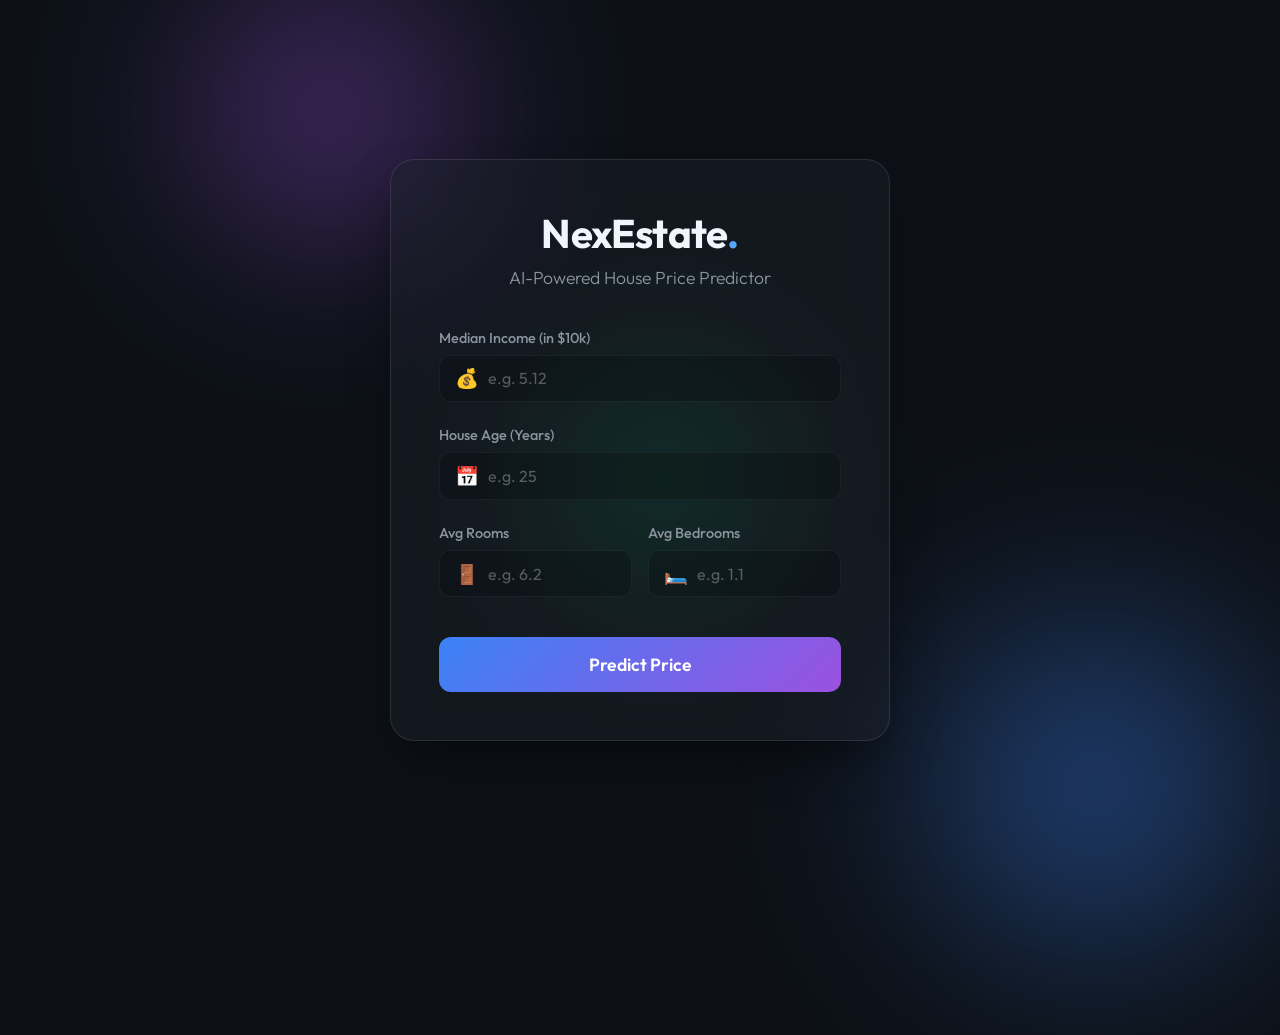
==== house-price-predictor/index.html @ be6faaf6 "Fix Vercel 404 by moving frontend files to root and simplifying vercel.json" ====
<!DOCTYPE html>
<html lang="en">
<head>
    <meta charset="UTF-8">
    <meta name="viewport" content="width=device-width, initial-scale=1.0">
    <meta name="description" content="AI-Powered House Price Prediction. Enter real-world statistics to accurately predict housing values.">
    <title>NexEstate | AI Price Predictor</title>
    <!-- Modern typography from Google Fonts -->
    <link rel="preconnect" href="https://fonts.googleapis.com">
    <link href="https://fonts.googleapis.com/css2?family=Outfit:wght@300;400;500;700&display=swap" rel="stylesheet">
    <link rel="stylesheet" href="style.css">
</head>
<body>
    <!-- Animated animated background elements -->
    <div class="blob blob-1"></div>
    <div class="blob blob-2"></div>
    <div class="blob blob-3"></div>

    <main class="glass-container">
        <header>
            <h1>NexEstate<span class="dot">.</span></h1>
            <p>AI-Powered House Price Predictor</p>
        </header>

        <form id="prediction-form">
            <div class="input-group">
                <label for="medInc">Median Income (in $10k)</label>
                <div class="input-wrapper">
                    <span class="icon">💰</span>
                    <input type="number" id="medInc" step="0.01" placeholder="e.g. 5.12" required>
                </div>
            </div>

            <div class="input-group">
                <label for="houseAge">House Age (Years)</label>
                <div class="input-wrapper">
                    <span class="icon">📅</span>
                    <input type="number" id="houseAge" step="1" placeholder="e.g. 25" required>
                </div>
            </div>

            <div class="input-row">
                <div class="input-group">
                    <label for="aveRooms">Avg Rooms</label>
                    <div class="input-wrapper">
                        <span class="icon">🚪</span>
                        <input type="number" id="aveRooms" step="0.1" placeholder="e.g. 6.2" required>
                    </div>
                </div>

                <div class="input-group">
                    <label for="aveBedrms">Avg Bedrooms</label>
                    <div class="input-wrapper">
                        <span class="icon">🛏️</span>
                        <input type="number" id="aveBedrms" step="0.1" placeholder="e.g. 1.1" required>
                    </div>
                </div>
            </div>

            <button type="submit" id="predict-btn">
                <span>Predict Price</span>
                <span class="loader" id="btn-loader"></span>
            </button>
        </form>

        <section id="result-section" class="hidden">
            <h3 class="result-label">Estimated Value</h3>
            <div id="price-reveal" class="price-value">$0.00</div>
        </section>
        
        <div id="error-message" class="hidden error"></div>
    </main>

    <script src="app.js"></script>
</body>
</html>
---- house-price-predictor/style.css ----
:root {
    --bg-color: #0d1117;
    --glass-bg: rgba(30, 35, 45, 0.4);
    --glass-border: rgba(255, 255, 255, 0.1);
    --text-primary: #f0f6fc;
    --text-secondary: #8b949e;
    --primary-color: #58a6ff;
    --primary-hover: #3182ce;
    --gradient-1: #9b51e0;
    --gradient-2: #3b82f6;
    --error-color: #ff7b72;
}

* {
    margin: 0;
    padding: 0;
    box-sizing: border-box;
}

body {
    font-family: 'Outfit', sans-serif;
    background-color: var(--bg-color);
    color: var(--text-primary);
    min-height: 100vh;
    display: flex;
    justify-content: center;
    align-items: center;
    overflow-x: hidden;
    position: relative;
}

/* Dynamic Background Blobs */
.blob {
    position: absolute;
    filter: blur(80px);
    z-index: -1;
    opacity: 0.5;
    animation: float 20s infinite alternate cubic-bezier(0.4, 0, 0.2, 1);
}

.blob-1 {
    width: 400px;
    height: 400px;
    background: radial-gradient(circle, var(--gradient-1) 0%, transparent 70%);
    top: -10%;
    left: 10%;
    animation-delay: 0s;
}

.blob-2 {
    width: 500px;
    height: 500px;
    background: radial-gradient(circle, var(--gradient-2) 0%, transparent 70%);
    bottom: -15%;
    right: -5%;
    animation-delay: -5s;
}

.blob-3 {
    width: 300px;
    height: 300px;
    background: radial-gradient(circle, #00ff88 0%, transparent 70%);
    bottom: 30%;
    left: 40%;
    opacity: 0.3;
    animation-delay: -10s;
}

@keyframes float {
    0% { transform: translate(0, 0) scale(1); }
    50% { transform: translate(100px, 50px) scale(1.1); }
    100% { transform: translate(-50px, 100px) scale(0.9); }
}

/* Glass Container */
.glass-container {
    background: var(--glass-bg);
    backdrop-filter: blur(16px);
    -webkit-backdrop-filter: blur(16px);
    border: 1px solid var(--glass-border);
    border-radius: 24px;
    padding: 3rem;
    width: 100%;
    max-width: 500px;
    box-shadow: 0 25px 50px -12px rgba(0, 0, 0, 0.5);
    z-index: 10;
    transform: translateY(0);
    transition: transform 0.3s ease, box-shadow 0.3s ease;
}

.glass-container:hover {
    transform: translateY(-5px);
    box-shadow: 0 30px 60px -12px rgba(0, 0, 0, 0.6);
}

header {
    text-align: center;
    margin-bottom: 2.5rem;
}

h1 {
    font-size: 2.5rem;
    font-weight: 700;
    margin-bottom: 0.5rem;
    letter-spacing: -0.02em;
}

.dot {
    color: var(--primary-color);
}

header p {
    color: var(--text-secondary);
    font-weight: 300;
    font-size: 1.1rem;
}

/* Form Styles */
form {
    display: flex;
    flex-direction: column;
    gap: 1.5rem;
}

.input-row {
    display: flex;
    gap: 1rem;
}

.input-row .input-group {
    flex: 1;
}

.input-group label {
    display: block;
    margin-bottom: 0.5rem;
    font-size: 0.9rem;
    font-weight: 500;
    color: var(--text-secondary);
}

.input-wrapper {
    position: relative;
    display: flex;
    align-items: center;
}

.input-wrapper .icon {
    position: absolute;
    left: 1rem;
    font-size: 1.2rem;
    pointer-events: none;
}

input {
    width: 100%;
    padding: 0.8rem 1rem 0.8rem 3rem;
    background: rgba(0, 0, 0, 0.2);
    border: 1px solid rgba(255, 255, 255, 0.05);
    border-radius: 12px;
    color: var(--text-primary);
    font-family: inherit;
    font-size: 1rem;
    transition: all 0.3s ease;
}

input:focus {
    outline: none;
    border-color: var(--primary-color);
    background: rgba(0, 0, 0, 0.4);
    box-shadow: 0 0 0 4px rgba(88, 166, 255, 0.1);
}

input::placeholder {
    color: rgba(255, 255, 255, 0.3);
}

/* Button */
button {
    background: linear-gradient(135deg, var(--gradient-2), var(--gradient-1));
    color: white;
    border: none;
    border-radius: 12px;
    padding: 1rem;
    font-size: 1.1rem;
    font-weight: 600;
    font-family: inherit;
    cursor: pointer;
    transition: transform 0.2s ease, box-shadow 0.2s ease, filter 0.2s ease;
    margin-top: 1rem;
    display: flex;
    justify-content: center;
    align-items: center;
    gap: 0.5rem;
    position: relative;
    overflow: hidden;
}

button::before {
    content: '';
    position: absolute;
    top: 0; left: -100%; width: 50%; height: 100%;
    background: linear-gradient(to right, transparent, rgba(255,255,255,0.2), transparent);
    transform: skewX(-25deg);
    transition: 0.5s;
}

button:hover::before {
    left: 150%;
}

button:hover {
    transform: translateY(-2px);
    box-shadow: 0 10px 20px -5px rgba(59, 130, 246, 0.5);
    filter: brightness(1.1);
}

button:active {
    transform: translateY(0);
}

/* Loader */
.loader {
    width: 20px;
    height: 20px;
    border: 3px solid rgba(255,255,255,0.3);
    border-radius: 50%;
    border-top-color: #fff;
    animation: spin 1s ease-in-out infinite;
    display: none;
}

@keyframes spin {
    to { transform: rotate(360deg); }
}

.loading span:first-child {
    display: none;
}

.loading .loader {
    display: block;
}

/* Result Section */
#result-section {
    margin-top: 2rem;
    padding-top: 2rem;
    border-top: 1px solid var(--glass-border);
    text-align: center;
    animation: fadeIn 0.5s ease forwards;
}

.result-label {
    font-size: 0.9rem;
    color: var(--text-secondary);
    text-transform: uppercase;
    letter-spacing: 0.1em;
    margin-bottom: 0.5rem;
}

.price-value {
    font-size: 3.5rem;
    font-weight: 700;
    background: linear-gradient(to right, #00ff88, #00b8ff);
    -webkit-background-clip: text;
    background-clip: text;
    color: transparent;
    text-shadow: 0 0 20px rgba(0, 255, 136, 0.2);
}

.hidden {
    display: none !important;
}

.error {
    margin-top: 1rem;
    padding: 1rem;
    background: rgba(255, 123, 114, 0.1);
    border: 1px solid rgba(255, 123, 114, 0.2);
    border-radius: 8px;
    color: var(--error-color);
    text-align: center;
    font-size: 0.9rem;
    animation: shake 0.5s ease-in-out;
}

@keyframes fadeIn {
    from { opacity: 0; transform: translateY(10px); }
    to { opacity: 1; transform: translateY(0); }
}

@keyframes shake {
    0%, 100% { transform: translateX(0); }
    25% { transform: translateX(-5px); }
    75% { transform: translateX(5px); }
}

@media (max-width: 600px) {
    .glass-container {
        padding: 2rem;
        margin: 1rem;
    }
    .input-row {
        flex-direction: column;
    }
    .price-value {
        font-size: 2.8rem;
    }
}
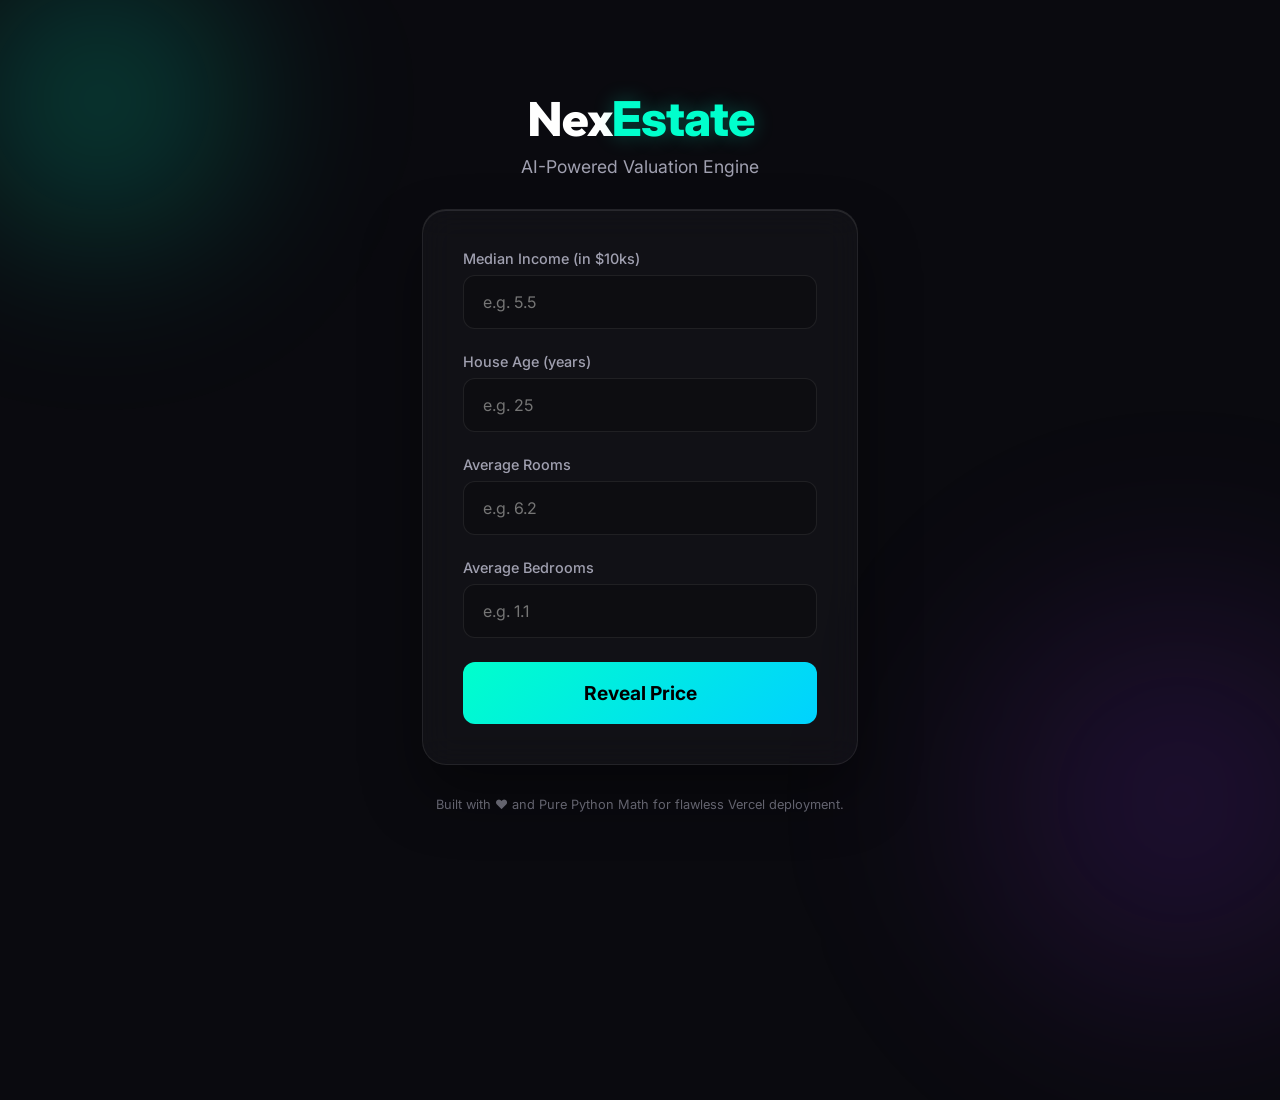
==== commit a7f8dda1: "Organize House Predictor and Chola VR into separate folders" ====
--- a/house-price-predictor/index.html
+++ b/house-price-predictor/index.html
@@ -3,73 +3,67 @@
 <head>
     <meta charset="UTF-8">
     <meta name="viewport" content="width=device-width, initial-scale=1.0">
-    <meta name="description" content="AI-Powered House Price Prediction. Enter real-world statistics to accurately predict housing values.">
-    <title>NexEstate | AI Price Predictor</title>
-    <!-- Modern typography from Google Fonts -->
-    <link rel="preconnect" href="https://fonts.googleapis.com">
-    <link href="https://fonts.googleapis.com/css2?family=Outfit:wght@300;400;500;700&display=swap" rel="stylesheet">
+    <title>NexEstate AI | Premium Property Predictor</title>
+    <meta name="description" content="Discover instant, AI-driven house price evaluations with NexEstate.">
+    <!-- Google Fonts for Modern Typography -->
+    <link href="https://fonts.googleapis.com/css2?family=Outfit:wght@300;400;600;800&family=Inter:wght@400;500;700&display=swap" rel="stylesheet">
     <link rel="stylesheet" href="style.css">
 </head>
 <body>
-    <!-- Animated animated background elements -->
+    <!-- Abstract animated background blobs -->
     <div class="blob blob-1"></div>
     <div class="blob blob-2"></div>
-    <div class="blob blob-3"></div>
-
-    <main class="glass-container">
-        <header>
-            <h1>NexEstate<span class="dot">.</span></h1>
-            <p>AI-Powered House Price Predictor</p>
+    
+    <div class="container">
+        <!-- Header -->
+        <header class="header">
+            <h1 class="logo">Nex<span class="highlight">Estate</span></h1>
+            <p class="subtitle">AI-Powered Valuation Engine</p>
         </header>
 
-        <form id="prediction-form">
-            <div class="input-group">
-                <label for="medInc">Median Income (in $10k)</label>
-                <div class="input-wrapper">
-                    <span class="icon">💰</span>
-                    <input type="number" id="medInc" step="0.01" placeholder="e.g. 5.12" required>
+        <!-- Main Interface -->
+        <main class="glass-card">
+            <form id="prediction-form" class="prediction-form">
+                
+                <div class="form-group">
+                    <label for="medInc">Median Income (in $10ks)</label>
+                    <input type="number" id="medInc" step="0.01" placeholder="e.g. 5.5" required>
                 </div>
-            </div>
 
-            <div class="input-group">
-                <label for="houseAge">House Age (Years)</label>
-                <div class="input-wrapper">
-                    <span class="icon">📅</span>
+                <div class="form-group">
+                    <label for="houseAge">House Age (years)</label>
                     <input type="number" id="houseAge" step="1" placeholder="e.g. 25" required>
                 </div>
-            </div>
 
-            <div class="input-row">
-                <div class="input-group">
-                    <label for="aveRooms">Avg Rooms</label>
-                    <div class="input-wrapper">
-                        <span class="icon">🚪</span>
-                        <input type="number" id="aveRooms" step="0.1" placeholder="e.g. 6.2" required>
-                    </div>
+                <div class="form-group">
+                    <label for="aveRooms">Average Rooms</label>
+                    <input type="number" id="aveRooms" step="0.1" placeholder="e.g. 6.2" required>
                 </div>
 
-                <div class="input-group">
-                    <label for="aveBedrms">Avg Bedrooms</label>
-                    <div class="input-wrapper">
-                        <span class="icon">🛏️</span>
-                        <input type="number" id="aveBedrms" step="0.1" placeholder="e.g. 1.1" required>
-                    </div>
+                <div class="form-group">
+                    <label for="aveBedrms">Average Bedrooms</label>
+                    <input type="number" id="aveBedrms" step="0.1" placeholder="e.g. 1.1" required>
                 </div>
+
+                <button type="submit" id="predict-btn" class="glow-on-hover">
+                    <span class="btn-text">Reveal Price</span>
+                    <span class="spinner hidden" id="spinner"></span>
+                </button>
+            </form>
+
+            <div id="error-message" class="error-message hidden"></div>
+
+            <!-- Result Section -->
+            <div id="result-section" class="result-section hidden">
+                <p class="result-label">Estimated Market Value</p>
+                <h2 id="price-reveal" class="price-reveal">$0</h2>
             </div>
-
-            <button type="submit" id="predict-btn">
-                <span>Predict Price</span>
-                <span class="loader" id="btn-loader"></span>
-            </button>
-        </form>
-
-        <section id="result-section" class="hidden">
-            <h3 class="result-label">Estimated Value</h3>
-            <div id="price-reveal" class="price-value">$0.00</div>
-        </section>
+        </main>
         
-        <div id="error-message" class="hidden error"></div>
-    </main>
+        <footer class="footer">
+            <p>Built with ❤️ and Pure Python Math for flawless Vercel deployment.</p>
+        </footer>
+    </div>
 
     <script src="app.js"></script>
 </body>
--- a/house-price-predictor/style.css
+++ b/house-price-predictor/style.css
@@ -1,25 +1,26 @@
-:root {
-    --bg-color: #0d1117;
-    --glass-bg: rgba(30, 35, 45, 0.4);
-    --glass-border: rgba(255, 255, 255, 0.1);
-    --text-primary: #f0f6fc;
-    --text-secondary: #8b949e;
-    --primary-color: #58a6ff;
-    --primary-hover: #3182ce;
-    --gradient-1: #9b51e0;
-    --gradient-2: #3b82f6;
-    --error-color: #ff7b72;
-}
-
+/* ========================================================= 
+   Base & Resets
+========================================================= */
 * {
     margin: 0;
     padding: 0;
     box-sizing: border-box;
+    font-family: 'Inter', sans-serif;
+}
+
+:root {
+    --bg-dark: #0a0a0f;
+    --glass-bg: rgba(255, 255, 255, 0.03);
+    --glass-border: rgba(255, 255, 255, 0.08);
+    --accent: #00ffcc;
+    --accent-glow: #00ffcc44;
+    --text-primary: #ffffff;
+    --text-secondary: #a0a0b0;
+    --error: #ff4a4a;
 }
 
 body {
-    font-family: 'Outfit', sans-serif;
-    background-color: var(--bg-color);
+    background-color: var(--bg-dark);
     color: var(--text-primary);
     min-height: 100vh;
     display: flex;
@@ -29,260 +30,224 @@
     position: relative;
 }
 
-/* Dynamic Background Blobs */
+/* ========================================================= 
+   Animated Background Elements
+========================================================= */
 .blob {
     position: absolute;
+    border-radius: 50%;
     filter: blur(80px);
     z-index: -1;
-    opacity: 0.5;
-    animation: float 20s infinite alternate cubic-bezier(0.4, 0, 0.2, 1);
+    animation: float 20s infinite ease-in-out alternate;
 }
 
 .blob-1 {
     width: 400px;
     height: 400px;
-    background: radial-gradient(circle, var(--gradient-1) 0%, transparent 70%);
-    top: -10%;
-    left: 10%;
-    animation-delay: 0s;
+    background: radial-gradient(circle, rgba(0,255,204,0.3) 0%, rgba(0,100,255,0) 70%);
+    top: -100px;
+    left: -100px;
 }
 
 .blob-2 {
-    width: 500px;
-    height: 500px;
-    background: radial-gradient(circle, var(--gradient-2) 0%, transparent 70%);
-    bottom: -15%;
-    right: -5%;
+    width: 600px;
+    height: 600px;
+    background: radial-gradient(circle, rgba(138,43,226,0.2) 0%, rgba(138,43,226,0) 70%);
+    bottom: -200px;
+    right: -200px;
     animation-delay: -5s;
-}
-
-.blob-3 {
-    width: 300px;
-    height: 300px;
-    background: radial-gradient(circle, #00ff88 0%, transparent 70%);
-    bottom: 30%;
-    left: 40%;
-    opacity: 0.3;
-    animation-delay: -10s;
 }
 
 @keyframes float {
     0% { transform: translate(0, 0) scale(1); }
-    50% { transform: translate(100px, 50px) scale(1.1); }
-    100% { transform: translate(-50px, 100px) scale(0.9); }
-}
-
-/* Glass Container */
-.glass-container {
+    100% { transform: translate(100px, 50px) scale(1.1); }
+}
+
+/* ========================================================= 
+   Main Layout & Glassmorphism
+========================================================= */
+.container {
+    width: 100%;
+    max-width: 500px;
+    padding: 2rem;
+    z-index: 10;
+    display: flex;
+    flex-direction: column;
+    gap: 2rem;
+}
+
+.header {
+    text-align: center;
+}
+
+.logo {
+    font-family: 'Outfit', sans-serif;
+    font-size: 3rem;
+    font-weight: 800;
+    letter-spacing: -1px;
+    margin-bottom: 0.5rem;
+}
+
+.highlight {
+    color: var(--accent);
+    text-shadow: 0 0 20px var(--accent-glow);
+}
+
+.subtitle {
+    color: var(--text-secondary);
+    font-size: 1.1rem;
+}
+
+.glass-card {
     background: var(--glass-bg);
     backdrop-filter: blur(16px);
     -webkit-backdrop-filter: blur(16px);
     border: 1px solid var(--glass-border);
     border-radius: 24px;
-    padding: 3rem;
-    width: 100%;
-    max-width: 500px;
-    box-shadow: 0 25px 50px -12px rgba(0, 0, 0, 0.5);
-    z-index: 10;
+    padding: 2.5rem;
+    box-shadow: 0 30px 60px rgba(0, 0, 0, 0.4), inset 0 1px 0 rgba(255, 255, 255, 0.1);
     transform: translateY(0);
-    transition: transform 0.3s ease, box-shadow 0.3s ease;
-}
-
-.glass-container:hover {
+    transition: transform 0.4s ease, box-shadow 0.4s ease;
+}
+
+.glass-card:hover {
     transform: translateY(-5px);
-    box-shadow: 0 30px 60px -12px rgba(0, 0, 0, 0.6);
-}
-
-header {
-    text-align: center;
-    margin-bottom: 2.5rem;
-}
-
-h1 {
-    font-size: 2.5rem;
-    font-weight: 700;
-    margin-bottom: 0.5rem;
-    letter-spacing: -0.02em;
-}
-
-.dot {
-    color: var(--primary-color);
-}
-
-header p {
-    color: var(--text-secondary);
-    font-weight: 300;
-    font-size: 1.1rem;
-}
-
-/* Form Styles */
-form {
-    display: flex;
-    flex-direction: column;
-    gap: 1.5rem;
-}
-
-.input-row {
-    display: flex;
-    gap: 1rem;
-}
-
-.input-row .input-group {
-    flex: 1;
-}
-
-.input-group label {
+    box-shadow: 0 40px 80px rgba(0, 0, 0, 0.6), inset 0 1px 0 rgba(255, 255, 255, 0.2);
+}
+
+/* ========================================================= 
+   Form Styles
+========================================================= */
+.form-group {
+    margin-bottom: 1.5rem;
+    position: relative;
+}
+
+label {
     display: block;
     margin-bottom: 0.5rem;
     font-size: 0.9rem;
+    color: var(--text-secondary);
     font-weight: 500;
-    color: var(--text-secondary);
-}
-
-.input-wrapper {
-    position: relative;
-    display: flex;
-    align-items: center;
-}
-
-.input-wrapper .icon {
-    position: absolute;
-    left: 1rem;
-    font-size: 1.2rem;
-    pointer-events: none;
+    transition: color 0.3s;
 }
 
 input {
     width: 100%;
-    padding: 0.8rem 1rem 0.8rem 3rem;
+    padding: 1rem 1.2rem;
     background: rgba(0, 0, 0, 0.2);
-    border: 1px solid rgba(255, 255, 255, 0.05);
+    border: 1px solid var(--glass-border);
     border-radius: 12px;
     color: var(--text-primary);
-    font-family: inherit;
     font-size: 1rem;
+    outline: none;
     transition: all 0.3s ease;
 }
 
 input:focus {
-    outline: none;
-    border-color: var(--primary-color);
-    background: rgba(0, 0, 0, 0.4);
-    box-shadow: 0 0 0 4px rgba(88, 166, 255, 0.1);
-}
-
-input::placeholder {
-    color: rgba(255, 255, 255, 0.3);
-}
-
-/* Button */
+    border-color: var(--accent);
+    background: rgba(0, 255, 204, 0.05);
+    box-shadow: 0 0 15px var(--accent-glow);
+}
+
+input:focus + label,
+.form-group:focus-within label {
+    color: var(--text-primary);
+}
+
+/* ========================================================= 
+   Button & Loading State
+========================================================= */
 button {
-    background: linear-gradient(135deg, var(--gradient-2), var(--gradient-1));
-    color: white;
+    width: 100%;
+    padding: 1.2rem;
+    margin-top: 1rem;
+    background: linear-gradient(135deg, var(--accent) 0%, #00d2ff 100%);
     border: none;
     border-radius: 12px;
-    padding: 1rem;
-    font-size: 1.1rem;
-    font-weight: 600;
-    font-family: inherit;
+    color: #000;
+    font-family: 'Outfit', sans-serif;
+    font-size: 1.2rem;
+    font-weight: 700;
     cursor: pointer;
-    transition: transform 0.2s ease, box-shadow 0.2s ease, filter 0.2s ease;
-    margin-top: 1rem;
+    position: relative;
+    overflow: hidden;
+    transition: all 0.3s ease;
     display: flex;
     justify-content: center;
     align-items: center;
-    gap: 0.5rem;
-    position: relative;
-    overflow: hidden;
-}
-
-button::before {
-    content: '';
-    position: absolute;
-    top: 0; left: -100%; width: 50%; height: 100%;
-    background: linear-gradient(to right, transparent, rgba(255,255,255,0.2), transparent);
-    transform: skewX(-25deg);
-    transition: 0.5s;
-}
-
-button:hover::before {
-    left: 150%;
 }
 
 button:hover {
-    transform: translateY(-2px);
-    box-shadow: 0 10px 20px -5px rgba(59, 130, 246, 0.5);
-    filter: brightness(1.1);
+    transform: scale(1.02);
+    box-shadow: 0 10px 30px var(--accent-glow);
 }
 
 button:active {
-    transform: translateY(0);
-}
-
-/* Loader */
-.loader {
+    transform: scale(0.98);
+}
+
+.spinner {
     width: 20px;
     height: 20px;
-    border: 3px solid rgba(255,255,255,0.3);
+    border: 3px solid rgba(0, 0, 0, 0.3);
+    border-top-color: #000;
     border-radius: 50%;
-    border-top-color: #fff;
-    animation: spin 1s ease-in-out infinite;
-    display: none;
+    animation: spin 1s linear infinite;
+    position: absolute;
 }
 
 @keyframes spin {
-    to { transform: rotate(360deg); }
-}
-
-.loading span:first-child {
-    display: none;
-}
-
-.loading .loader {
+    100% { transform: rotate(360deg); }
+}
+
+button.loading .btn-text {
+    opacity: 0;
+}
+
+button.loading .spinner {
     display: block;
 }
 
-/* Result Section */
-#result-section {
+button:disabled {
+    opacity: 0.7;
+    cursor: not-allowed;
+    transform: none;
+    box-shadow: none;
+}
+
+.hidden {
+    display: none !important;
+}
+
+/* ========================================================= 
+   Result Display
+========================================================= */
+.result-section {
     margin-top: 2rem;
     padding-top: 2rem;
     border-top: 1px solid var(--glass-border);
     text-align: center;
-    animation: fadeIn 0.5s ease forwards;
+    animation: fadeIn 0.6s ease-out forwards;
 }
 
 .result-label {
+    color: var(--text-secondary);
     font-size: 0.9rem;
-    color: var(--text-secondary);
     text-transform: uppercase;
-    letter-spacing: 0.1em;
+    letter-spacing: 2px;
     margin-bottom: 0.5rem;
 }
 
-.price-value {
+.price-reveal {
+    font-family: 'Outfit', sans-serif;
     font-size: 3.5rem;
-    font-weight: 700;
-    background: linear-gradient(to right, #00ff88, #00b8ff);
+    font-weight: 800;
+    color: var(--accent);
+    text-shadow: 0 0 30px var(--accent-glow);
+    background: linear-gradient(135deg, #fff 0%, var(--accent) 100%);
     -webkit-background-clip: text;
-    background-clip: text;
-    color: transparent;
-    text-shadow: 0 0 20px rgba(0, 255, 136, 0.2);
-}
-
-.hidden {
-    display: none !important;
-}
-
-.error {
-    margin-top: 1rem;
-    padding: 1rem;
-    background: rgba(255, 123, 114, 0.1);
-    border: 1px solid rgba(255, 123, 114, 0.2);
-    border-radius: 8px;
-    color: var(--error-color);
-    text-align: center;
-    font-size: 0.9rem;
-    animation: shake 0.5s ease-in-out;
+    -webkit-text-fill-color: transparent;
 }
 
 @keyframes fadeIn {
@@ -290,21 +255,22 @@
     to { opacity: 1; transform: translateY(0); }
 }
 
-@keyframes shake {
-    0%, 100% { transform: translateX(0); }
-    25% { transform: translateX(-5px); }
-    75% { transform: translateX(5px); }
-}
-
-@media (max-width: 600px) {
-    .glass-container {
-        padding: 2rem;
-        margin: 1rem;
-    }
-    .input-row {
-        flex-direction: column;
-    }
-    .price-value {
-        font-size: 2.8rem;
-    }
-}
+.error-message {
+    margin-top: 1.5rem;
+    padding: 1rem;
+    background: rgba(255, 74, 74, 0.1);
+    border: 1px solid rgba(255, 74, 74, 0.3);
+    border-radius: 8px;
+    color: var(--error);
+    text-align: center;
+    font-size: 0.9rem;
+    animation: fadeIn 0.3s ease-out forwards;
+}
+
+/* footer */
+.footer {
+    text-align: center;
+    font-size: 0.8rem;
+    color: var(--text-secondary);
+    opacity: 0.6;
+}
